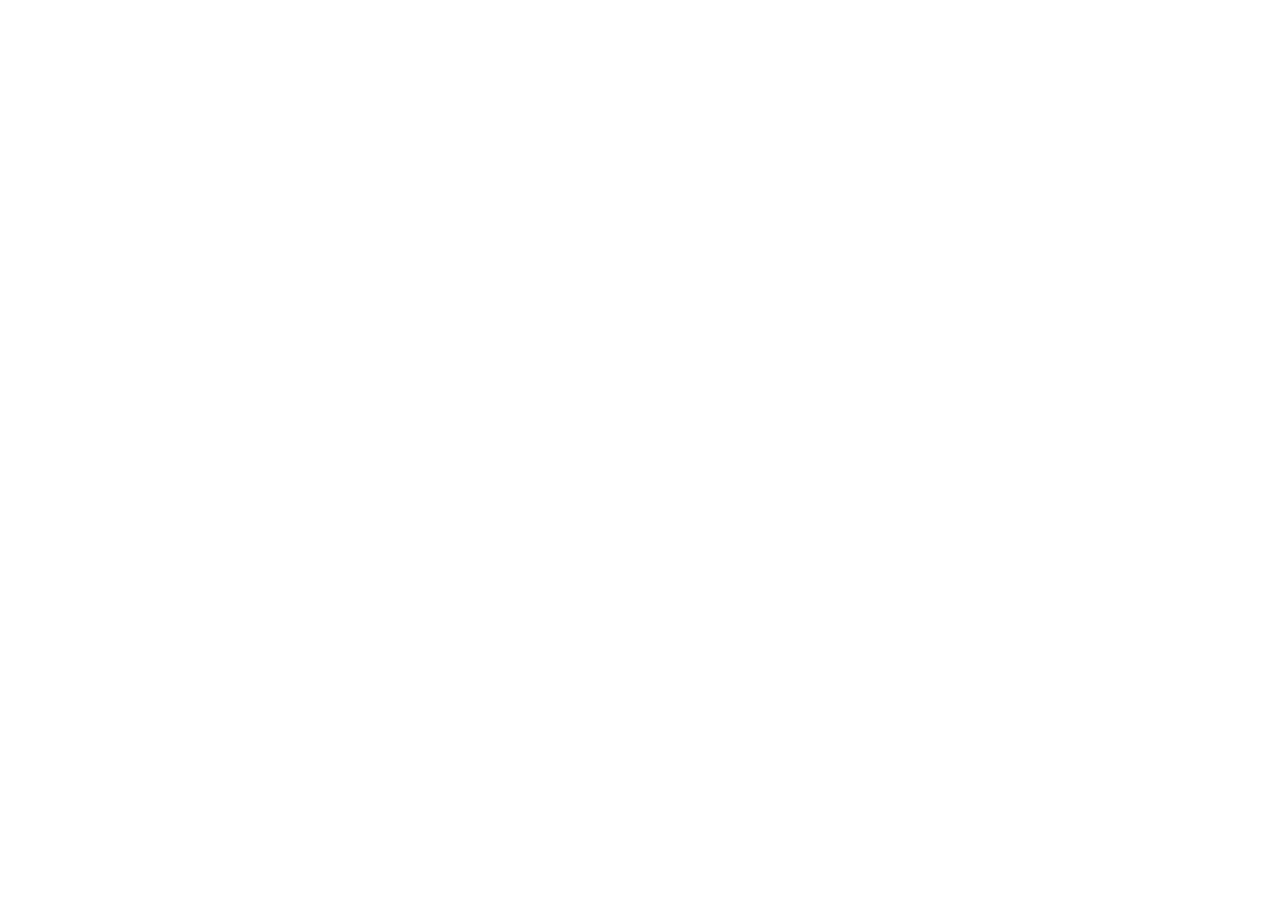
==== index.html @ f944e761 "feat: initialize project with React, Tailwind CSS, and Vite Set up the project structure, dependenci" ====
<!doctype html>
<html lang="en">
  <head>
    <meta charset="UTF-8" />
    <meta name="viewport" content="width=device-width, initial-scale=1.0" />
    <title>ScriptGrid Digital - High-Performance Python Automation & Data Tools</title>
    <meta name="description" content="ScriptGrid Digital - High-Performance Python Automation & Data Tools for international business owners and developers." />
    <meta property="og:title" content="ScriptGrid Digital - High-Performance Python Automation & Data Tools" />
    <meta property="og:description" content="ScriptGrid Digital - High-Performance Python Automation & Data Tools for international business owners and developers." />
    <meta property="og:type" content="website" />
    <meta name="twitter:card" content="summary_large_image" />
    <link rel="preconnect" href="https://fonts.googleapis.com">
    <link rel="preconnect" href="https://fonts.gstatic.com" crossorigin>
    <link href="https://fonts.googleapis.com/css2?family=JetBrains+Mono:wght@400;500;600&family=Plus+Jakarta+Sans:wght@400;500;600;700;800&display=swap" rel="stylesheet">
    <link rel="stylesheet" href="https://cdnjs.cloudflare.com/ajax/libs/font-awesome/6.5.1/css/all.min.css" integrity="sha512-DTOQO9RWCH3ppGqcWaEA1BIZOC6xxalwEsw9c2QQeAIftl+Vegovlnee1c9QX4TctnWMn13TZye+giMm8e2LwA==" crossorigin="anonymous" referrerpolicy="no-referrer" />
  </head>
  <body>
    <div id="root"></div>
    <script type="module" src="/src/main.tsx"></script>
  </body>
</html>
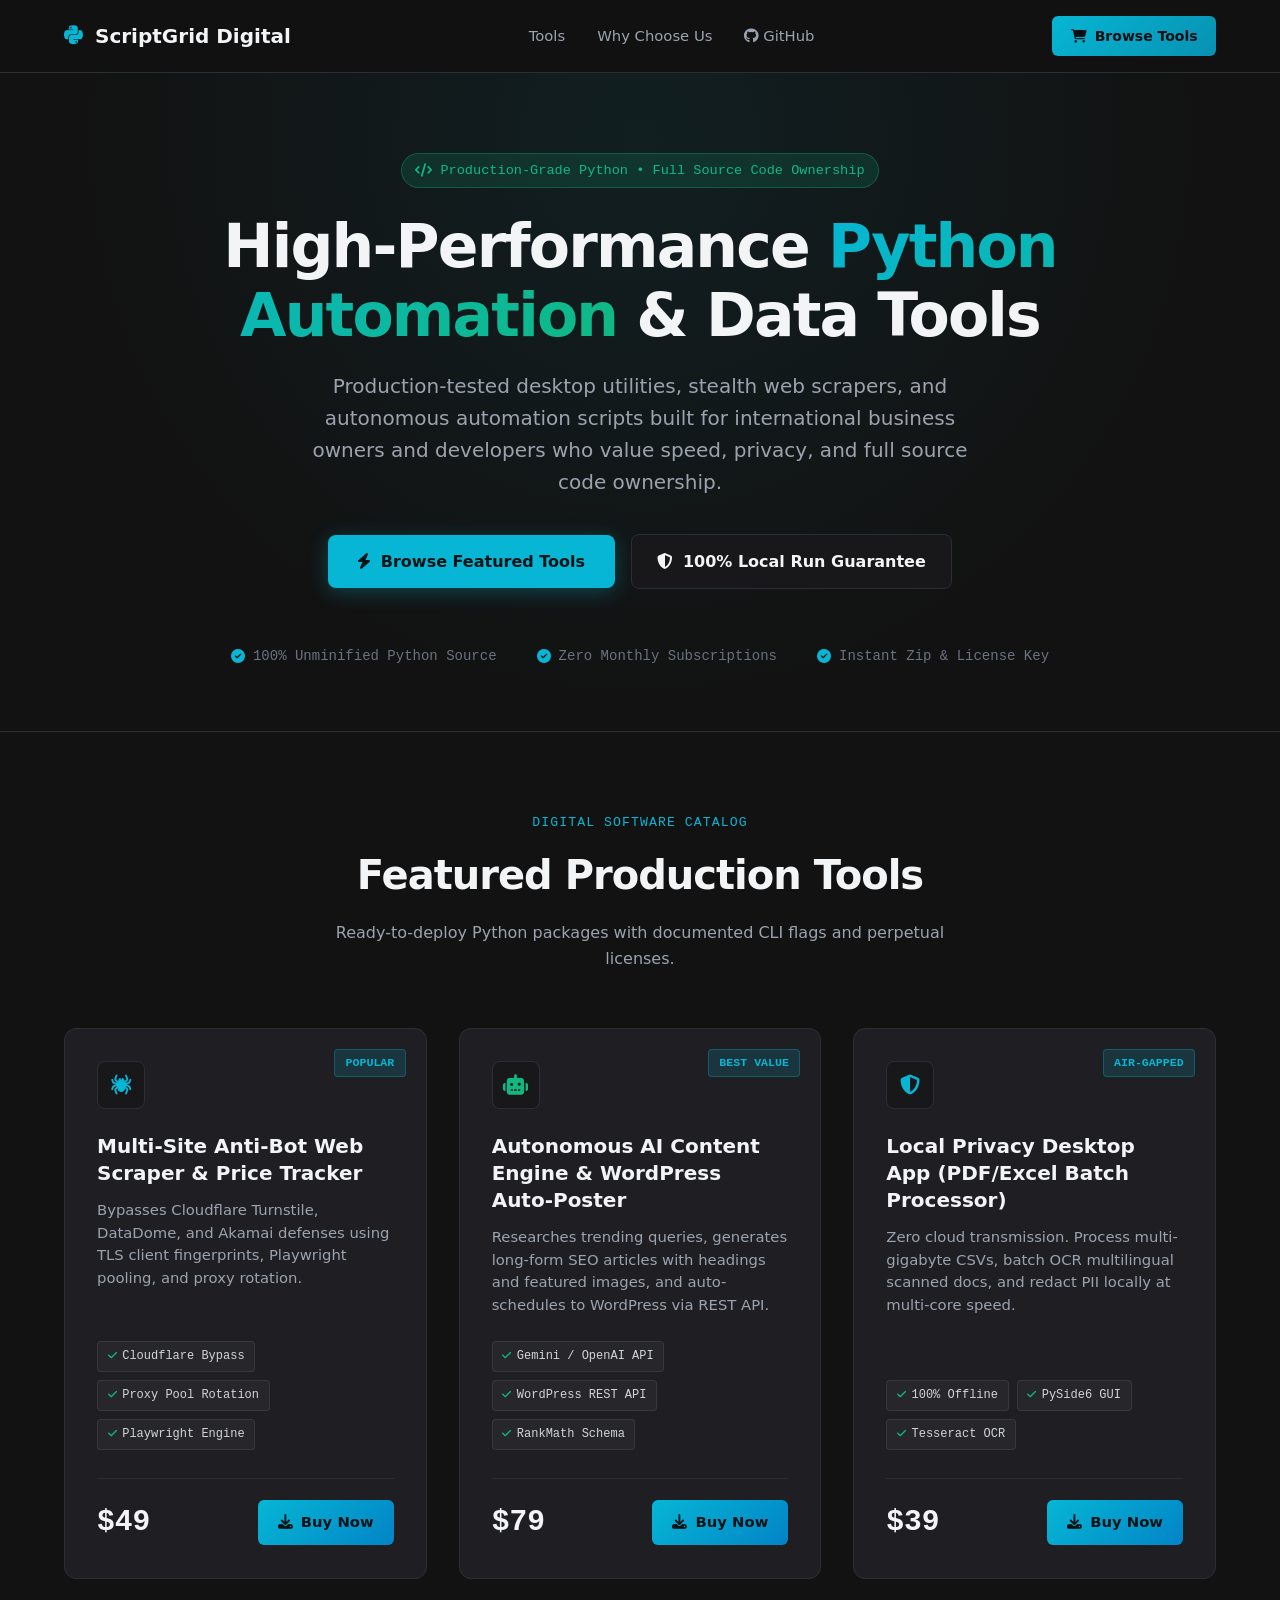
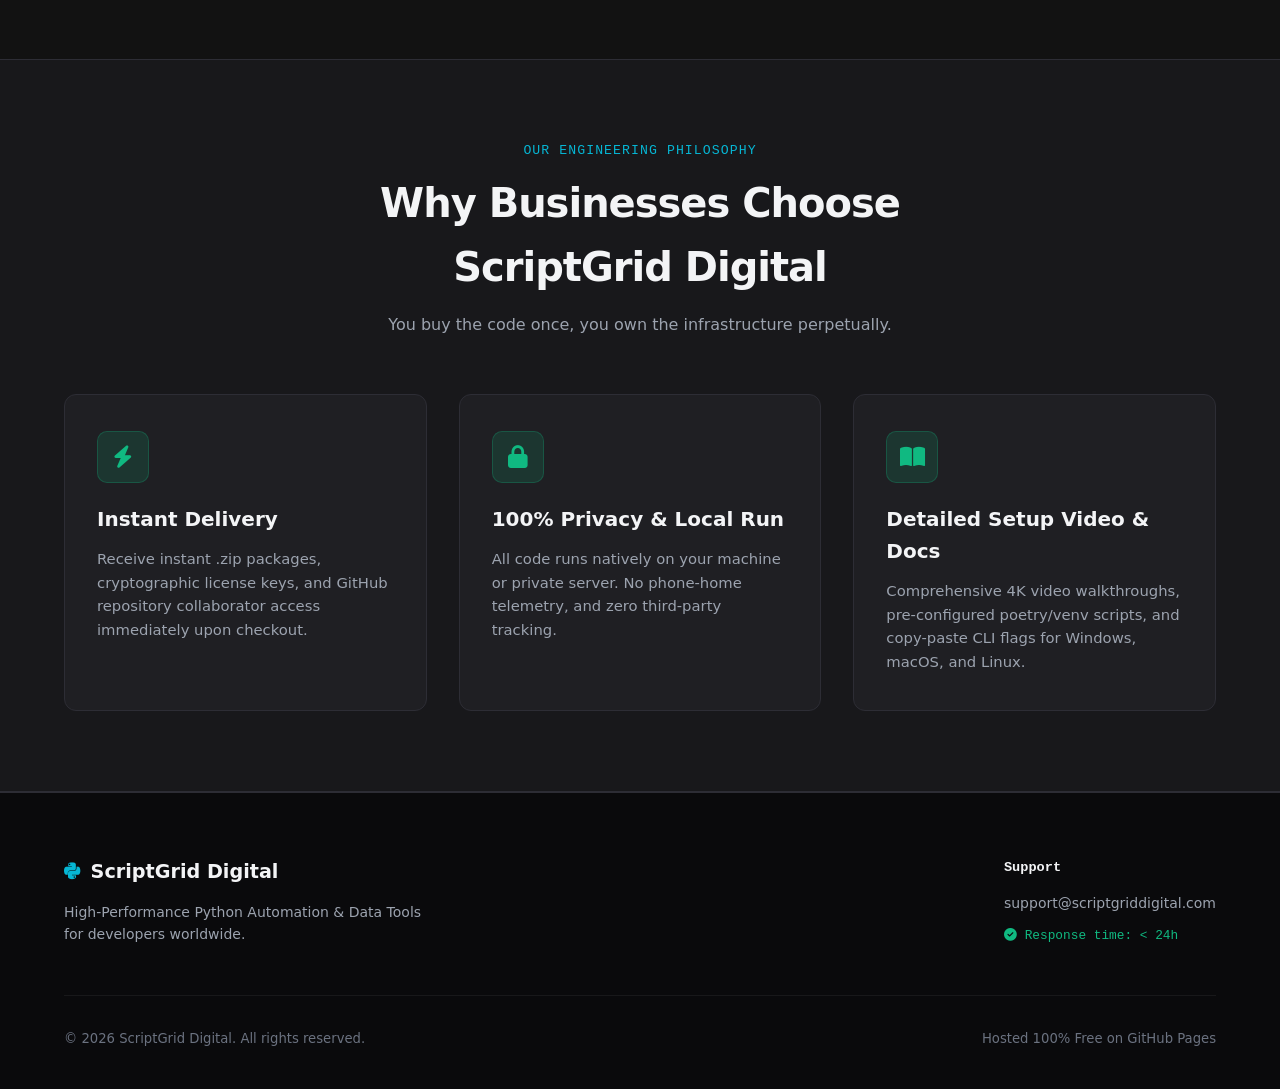
==== commit 298765bb: "Refactor index.html for layout and styling enhancements Updated the HTML structure and added styling" ====
--- a/index.html
+++ b/index.html
@@ -1,22 +1,245 @@
-<!doctype html>
+<!DOCTYPE html>
 <html lang="en">
-  <head>
-    <meta charset="UTF-8" />
-    <meta name="viewport" content="width=device-width, initial-scale=1.0" />
-    <title>ScriptGrid Digital - High-Performance Python Automation & Data Tools</title>
-    <meta name="description" content="ScriptGrid Digital - High-Performance Python Automation & Data Tools for international business owners and developers." />
-    <meta property="og:title" content="ScriptGrid Digital - High-Performance Python Automation & Data Tools" />
-    <meta property="og:description" content="ScriptGrid Digital - High-Performance Python Automation & Data Tools for international business owners and developers." />
-    <meta property="og:type" content="website" />
-    <meta name="twitter:card" content="summary_large_image" />
-    <link rel="preconnect" href="https://fonts.googleapis.com">
-    <link rel="preconnect" href="https://fonts.gstatic.com" crossorigin>
-    <link href="https://fonts.googleapis.com/css2?family=JetBrains+Mono:wght@400;500;600&family=Plus+Jakarta+Sans:wght@400;500;600;700;800&display=swap" rel="stylesheet">
-    <link rel="stylesheet" href="https://cdnjs.cloudflare.com/ajax/libs/font-awesome/6.5.1/css/all.min.css" integrity="sha512-DTOQO9RWCH3ppGqcWaEA1BIZOC6xxalwEsw9c2QQeAIftl+Vegovlnee1c9QX4TctnWMn13TZye+giMm8e2LwA==" crossorigin="anonymous" referrerpolicy="no-referrer" />
-  </head>
-  <body>
-    <div id="root"></div>
-    <script type="module" src="/src/main.tsx"></script>
-  </body>
+<head>
+  <meta charset="UTF-8">
+  <meta name="viewport" content="width=device-width, initial-scale=1.0">
+  <title>ScriptGrid Digital - High-Performance Python Automation & Data Tools</title>
+  <meta name="description" content="ScriptGrid Digital - High-Performance Python Automation & Data Tools for international business owners and developers.">
+  
+  <link rel="preconnect" href="https://fonts.googleapis.com">
+  <link rel="preconnect" href="https://fonts.gstatic.com" crossorigin>
+  <link href="https://fonts.googleapis.com/css2?family=JetBrains+Mono:wght@400;500;600&family=Plus+Jakarta+Sans:wght@400;500;600;700;800&display=swap" rel="stylesheet">
+  <link rel="stylesheet" href="https://cdnjs.cloudflare.com/ajax/libs/font-awesome/6.5.1/css/all.min.css">
+
+  <style>
+    *, *::before, *::after { box-sizing: border-box; margin: 0; padding: 0; }
+    :root {
+      --bg-dark: #121212;
+      --bg-surface: #18181b;
+      --bg-card: #1f1f23;
+      --border-subtle: #2d2d35;
+      --text-main: #f3f4f6;
+      --text-muted: #9ca3af;
+      --accent-cyan: #06b6d4;
+      --accent-green: #10b981;
+      --font-sans: 'Plus Jakarta Sans', system-ui, sans-serif;
+      --font-mono: 'JetBrains Mono', monospace;
+      --max-width: 1200px;
+    }
+    html { scroll-behavior: smooth; background: var(--bg-dark); color: var(--text-main); font-family: var(--font-sans); line-height: 1.6; }
+    body { background: var(--bg-dark); color: var(--text-main); overflow-x: hidden; min-height: 100vh; display: flex; flex-direction: column; }
+    .container { width: 100%; max-width: var(--max-width); margin: 0 auto; padding: 0 1.5rem; }
+    .navbar { position: sticky; top: 0; z-index: 50; background: rgba(18, 18, 18, 0.85); backdrop-filter: blur(12px); border-bottom: 1px solid var(--border-subtle); padding: 1rem 0; }
+    .nav-inner { display: flex; align-items: center; justify-content: space-between; gap: 2rem; }
+    .brand { display: flex; align-items: center; gap: 0.75rem; text-decoration: none; color: var(--text-main); font-weight: 800; font-size: 1.25rem; }
+    .brand-icon { color: var(--accent-cyan); font-size: 1.35rem; }
+    .nav-links { display: flex; align-items: center; gap: 2rem; list-style: none; }
+    .nav-link { color: var(--text-muted); text-decoration: none; font-size: 0.925rem; font-weight: 500; transition: color 0.2s; }
+    .nav-link:hover { color: var(--accent-cyan); }
+    .nav-cta { display: inline-flex; align-items: center; gap: 0.5rem; background: linear-gradient(135deg, var(--accent-cyan), #0891b2); color: #041014; font-weight: 700; font-size: 0.875rem; padding: 0.55rem 1.15rem; border-radius: 6px; text-decoration: none; }
+    .hero { position: relative; padding: 5rem 0 4rem; background: radial-gradient(circle at 50% 10%, rgba(6, 182, 212, 0.08) 0%, transparent 65%); border-bottom: 1px solid var(--border-subtle); text-align: center; }
+    .hero-eyebrow { display: inline-flex; align-items: center; gap: 0.5rem; font-family: var(--font-mono); font-size: 0.85rem; color: var(--accent-green); background: rgba(16, 185, 129, 0.15); border: 1px solid rgba(16, 185, 129, 0.3); padding: 0.35rem 0.85rem; border-radius: 9999px; margin-bottom: 1.5rem; }
+    .hero-title { font-size: clamp(2.35rem, 5vw, 3.75rem); font-weight: 800; letter-spacing: -0.03em; line-height: 1.15; margin-bottom: 1.25rem; }
+    .hero-title span.highlight { background: linear-gradient(135deg, var(--accent-cyan) 0%, var(--accent-green) 100%); -webkit-background-clip: text; -webkit-text-fill-color: transparent; }
+    .hero-sub { font-size: clamp(1.05rem, 2vw, 1.25rem); color: var(--text-muted); line-height: 1.6; margin-bottom: 2.25rem; max-width: 700px; margin-left: auto; margin-right: auto; }
+    .hero-actions { display: flex; align-items: center; justify-content: center; gap: 1rem; flex-wrap: wrap; }
+    .btn-primary { display: inline-flex; align-items: center; gap: 0.6rem; background: var(--accent-cyan); color: #031417; font-weight: 700; font-size: 1rem; padding: 0.85rem 1.85rem; border-radius: 8px; text-decoration: none; box-shadow: 0 4px 20px rgba(6, 182, 212, 0.3); }
+    .btn-secondary { display: inline-flex; align-items: center; gap: 0.6rem; background: var(--bg-surface); color: var(--text-main); font-weight: 600; font-size: 1rem; padding: 0.85rem 1.6rem; border-radius: 8px; border: 1px solid var(--border-subtle); text-decoration: none; }
+    .hero-trust { margin-top: 3.5rem; display: flex; justify-content: center; gap: 2.5rem; flex-wrap: wrap; color: #6b7280; font-size: 0.875rem; font-family: var(--font-mono); }
+    .trust-item { display: flex; align-items: center; gap: 0.5rem; }
+    .trust-item i { color: var(--accent-cyan); }
+    .section { padding: 5rem 0; }
+    .section-header { text-align: center; max-width: 680px; margin: 0 auto 3.5rem; }
+    .section-tag { font-family: var(--font-mono); font-size: 0.825rem; color: var(--accent-cyan); text-transform: uppercase; letter-spacing: 0.08em; margin-bottom: 0.6rem; }
+    .section-title { font-size: clamp(1.85rem, 3.5vw, 2.5rem); font-weight: 800; letter-spacing: -0.025em; margin-bottom: 0.85rem; }
+    .section-desc { color: var(--text-muted); font-size: 1rem; }
+    .products-grid { display: grid; grid-template-columns: repeat(auto-fit, minmax(320px, 1fr)); gap: 2rem; }
+    .product-card { background: var(--bg-card); border: 1px solid var(--border-subtle); border-radius: 12px; padding: 2rem; display: flex; flex-direction: column; position: relative; transition: all 0.25s; }
+    .product-card:hover { transform: translateY(-4px); border-color: var(--accent-cyan); box-shadow: 0 12px 30px rgba(0,0,0,0.4); }
+    .card-badge { position: absolute; top: 1.25rem; right: 1.25rem; font-family: var(--font-mono); font-size: 0.725rem; font-weight: 600; padding: 0.25rem 0.65rem; border-radius: 4px; background: rgba(6, 182, 212, 0.15); color: var(--accent-cyan); border: 1px solid rgba(6, 182, 212, 0.3); text-transform: uppercase; }
+    .card-icon-wrap { width: 48px; height: 48px; border-radius: 8px; background: var(--bg-surface); border: 1px solid var(--border-subtle); display: flex; align-items: center; justify-content: center; font-size: 1.25rem; color: var(--accent-cyan); margin-bottom: 1.5rem; }
+    .card-title { font-size: 1.25rem; font-weight: 700; line-height: 1.35; margin-bottom: 0.75rem; }
+    .card-description { color: var(--text-muted); font-size: 0.925rem; line-height: 1.55; margin-bottom: 1.5rem; flex-grow: 1; }
+    .features-list { display: flex; flex-wrap: wrap; gap: 0.5rem; margin-bottom: 1.75rem; }
+    .feature-tag { font-family: var(--font-mono); font-size: 0.75rem; color: #d1d5db; background: rgba(255, 255, 255, 0.04); border: 1px solid rgba(255, 255, 255, 0.08); padding: 0.3rem 0.6rem; border-radius: 4px; display: inline-flex; align-items: center; gap: 0.35rem; }
+    .feature-tag i { font-size: 0.65rem; color: var(--accent-green); }
+    .card-footer { display: flex; align-items: center; justify-content: space-between; gap: 1rem; padding-top: 1.25rem; border-top: 1px solid var(--border-subtle); }
+    .price-tag { font-family: var(--font-mono); font-size: 1.85rem; font-weight: 700; color: var(--text-main); }
+    .buy-btn { display: inline-flex; align-items: center; gap: 0.5rem; background: linear-gradient(135deg, var(--accent-cyan), #0284c7); color: #031417; font-weight: 700; font-size: 0.925rem; padding: 0.65rem 1.25rem; border-radius: 6px; text-decoration: none; cursor: pointer; border: none; }
+    .why-section { background: var(--bg-surface); border-top: 1px solid var(--border-subtle); border-bottom: 1px solid var(--border-subtle); }
+    .why-grid { display: grid; grid-template-columns: repeat(auto-fit, minmax(300px, 1fr)); gap: 2rem; }
+    .why-card { background: var(--bg-card); border: 1px solid var(--border-subtle); border-radius: 12px; padding: 2.25rem 2rem; }
+    .why-icon { width: 52px; height: 52px; border-radius: 10px; background: rgba(16, 185, 129, 0.15); border: 1px solid rgba(16, 185, 129, 0.25); display: flex; align-items: center; justify-content: center; font-size: 1.4rem; color: var(--accent-green); margin-bottom: 1.25rem; }
+    .why-title { font-size: 1.25rem; font-weight: 700; margin-bottom: 0.75rem; }
+    .why-desc { color: var(--text-muted); font-size: 0.925rem; line-height: 1.6; }
+    .footer { background: #0a0a0c; border-top: 1px solid var(--border-subtle); padding: 4rem 0 2.5rem; margin-top: auto; }
+    .footer-inner { display: flex; justify-content: space-between; align-items: flex-start; gap: 3rem; flex-wrap: wrap; margin-bottom: 3rem; }
+    .footer-brand { font-size: 1.2rem; font-weight: 800; display: flex; align-items: center; gap: 0.6rem; margin-bottom: 0.85rem; }
+    .footer-links { list-style: none; display: flex; flex-direction: column; gap: 0.65rem; }
+    .footer-link { color: var(--text-muted); text-decoration: none; font-size: 0.875rem; }
+    .footer-bottom { padding-top: 2rem; border-top: 1px solid rgba(255, 255, 255, 0.06); display: flex; justify-content: space-between; font-size: 0.825rem; color: #6b7280; }
+    @media (max-width: 768px) { .nav-links { display: none; } .hero-trust { flex-direction: column; gap: 1rem; } .footer-inner { flex-direction: column; } }
+  </style>
+</head>
+<body>
+  <header class="navbar">
+    <div class="container nav-inner">
+      <a href="#" class="brand">
+        <i class="fa-brands fa-python brand-icon"></i>
+        <span>ScriptGrid Digital</span>
+      </a>
+      <nav>
+        <ul class="nav-links">
+          <li><a href="#featured-tools" class="nav-link">Tools</a></li>
+          <li><a href="#why-choose-us" class="nav-link">Why Choose Us</a></li>
+          <li><a href="https://github.com/eshatahir279" target="_blank" class="nav-link"><i class="fa-brands fa-github"></i> GitHub</a></li>
+        </ul>
+      </nav>
+      <a href="#featured-tools" class="nav-cta">
+        <i class="fa-solid fa-cart-shopping"></i>
+        <span>Browse Tools</span>
+      </a>
+    </div>
+  </header>
+
+  <section class="hero">
+    <div class="container">
+      <div class="hero-eyebrow">
+        <i class="fa-solid fa-code"></i>
+        <span>Production-Grade Python &bull; Full Source Code Ownership</span>
+      </div>
+      <h1 class="hero-title">
+        High-Performance <span class="highlight">Python Automation</span> & Data Tools
+      </h1>
+      <p class="hero-sub">
+        Production-tested desktop utilities, stealth web scrapers, and autonomous automation scripts built for international business owners and developers who value speed, privacy, and full source code ownership.
+      </p>
+      <div class="hero-actions">
+        <a href="#featured-tools" class="btn-primary">
+          <i class="fa-solid fa-bolt"></i>
+          <span>Browse Featured Tools</span>
+        </a>
+        <a href="#why-choose-us" class="btn-secondary">
+          <i class="fa-solid fa-shield-halved"></i>
+          <span>100% Local Run Guarantee</span>
+        </a>
+      </div>
+      <div class="hero-trust">
+        <div class="trust-item"><i class="fa-solid fa-check-circle"></i> 100% Unminified Python Source</div>
+        <div class="trust-item"><i class="fa-solid fa-check-circle"></i> Zero Monthly Subscriptions</div>
+        <div class="trust-item"><i class="fa-solid fa-check-circle"></i> Instant Zip & License Key</div>
+      </div>
+    </div>
+  </section>
+
+  <section id="featured-tools" class="section">
+    <div class="container">
+      <div class="section-header">
+        <div class="section-tag">Digital Software Catalog</div>
+        <h2 class="section-title">Featured Production Tools</h2>
+        <p class="section-desc">Ready-to-deploy Python packages with documented CLI flags and perpetual licenses.</p>
+      </div>
+
+      <div class="products-grid">
+        <article class="product-card">
+          <span class="card-badge">Popular</span>
+          <div class="card-icon-wrap"><i class="fa-solid fa-spider"></i></div>
+          <h3 class="card-title">Multi-Site Anti-Bot Web Scraper & Price Tracker</h3>
+          <p class="card-description">Bypasses Cloudflare Turnstile, DataDome, and Akamai defenses using TLS client fingerprints, Playwright pooling, and proxy rotation.</p>
+          <div class="features-list">
+            <span class="feature-tag"><i class="fa-solid fa-check"></i> Cloudflare Bypass</span>
+            <span class="feature-tag"><i class="fa-solid fa-check"></i> Proxy Pool Rotation</span>
+            <span class="feature-tag"><i class="fa-solid fa-check"></i> Playwright Engine</span>
+          </div>
+          <div class="card-footer">
+            <span class="price-tag">$49</span>
+            <a href="#" class="buy-btn" onclick="alert('Order Simulation: License SCRIPTGRID-9A4F-LIVE generated!'); return false;"><i class="fa-solid fa-download"></i> Buy Now</a>
+          </div>
+        </article>
+
+        <article class="product-card">
+          <span class="card-badge">Best Value</span>
+          <div class="card-icon-wrap"><i class="fa-solid fa-robot" style="color: var(--accent-green);"></i></div>
+          <h3 class="card-title">Autonomous AI Content Engine & WordPress Auto-Poster</h3>
+          <p class="card-description">Researches trending queries, generates long-form SEO articles with headings and featured images, and auto-schedules to WordPress via REST API.</p>
+          <div class="features-list">
+            <span class="feature-tag"><i class="fa-solid fa-check"></i> Gemini / OpenAI API</span>
+            <span class="feature-tag"><i class="fa-solid fa-check"></i> WordPress REST API</span>
+            <span class="feature-tag"><i class="fa-solid fa-check"></i> RankMath Schema</span>
+          </div>
+          <div class="card-footer">
+            <span class="price-tag">$79</span>
+            <a href="#" class="buy-btn" onclick="alert('Order Simulation: License SCRIPTGRID-B102-LIVE generated!'); return false;"><i class="fa-solid fa-download"></i> Buy Now</a>
+          </div>
+        </article>
+
+        <article class="product-card">
+          <span class="card-badge">Air-Gapped</span>
+          <div class="card-icon-wrap"><i class="fa-solid fa-shield-halved"></i></div>
+          <h3 class="card-title">Local Privacy Desktop App (PDF/Excel Batch Processor)</h3>
+          <p class="card-description">Zero cloud transmission. Process multi-gigabyte CSVs, batch OCR multilingual scanned docs, and redact PII locally at multi-core speed.</p>
+          <div class="features-list">
+            <span class="feature-tag"><i class="fa-solid fa-check"></i> 100% Offline</span>
+            <span class="feature-tag"><i class="fa-solid fa-check"></i> PySide6 GUI</span>
+            <span class="feature-tag"><i class="fa-solid fa-check"></i> Tesseract OCR</span>
+          </div>
+          <div class="card-footer">
+            <span class="price-tag">$39</span>
+            <a href="#" class="buy-btn" onclick="alert('Order Simulation: License SCRIPTGRID-C891-LIVE generated!'); return false;"><i class="fa-solid fa-download"></i> Buy Now</a>
+          </div>
+        </article>
+      </div>
+    </div>
+  </section>
+
+  <section id="why-choose-us" class="section why-section">
+    <div class="container">
+      <div class="section-header">
+        <div class="section-tag">Our Engineering Philosophy</div>
+        <h2 class="section-title">Why Businesses Choose ScriptGrid Digital</h2>
+        <p class="section-desc">You buy the code once, you own the infrastructure perpetually.</p>
+      </div>
+
+      <div class="why-grid">
+        <div class="why-card">
+          <div class="why-icon"><i class="fa-solid fa-bolt"></i></div>
+          <h3 class="why-title">Instant Delivery</h3>
+          <p class="why-desc">Receive instant .zip packages, cryptographic license keys, and GitHub repository collaborator access immediately upon checkout.</p>
+        </div>
+        <div class="why-card">
+          <div class="why-icon"><i class="fa-solid fa-lock"></i></div>
+          <h3 class="why-title">100% Privacy & Local Run</h3>
+          <p class="why-desc">All code runs natively on your machine or private server. No phone-home telemetry, and zero third-party tracking.</p>
+        </div>
+        <div class="why-card">
+          <div class="why-icon"><i class="fa-solid fa-book-open"></i></div>
+          <h3 class="why-title">Detailed Setup Video & Docs</h3>
+          <p class="why-desc">Comprehensive 4K video walkthroughs, pre-configured poetry/venv scripts, and copy-paste CLI flags for Windows, macOS, and Linux.</p>
+        </div>
+      </div>
+    </div>
+  </section>
+
+  <footer class="footer">
+    <div class="container">
+      <div class="footer-inner">
+        <div>
+          <div class="footer-brand"><i class="fa-brands fa-python" style="color: var(--accent-cyan);"></i> ScriptGrid Digital</div>
+          <p style="color: #9ca3af; font-size: 0.875rem; max-width: 380px;">High-Performance Python Automation & Data Tools for developers worldwide.</p>
+        </div>
+        <div>
+          <h4 style="font-family: var(--font-mono); font-size: 0.85rem; margin-bottom: 0.75rem;">Support</h4>
+          <ul class="footer-links">
+            <li><a href="mailto:support@scriptgriddigital.com" class="footer-link">support@scriptgriddigital.com</a></li>
+            <li style="color: var(--accent-green); font-size: 0.8rem; font-family: var(--font-mono);"><i class="fa-solid fa-circle-check"></i> Response time: &lt; 24h</li>
+          </ul>
+        </div>
+      </div>
+      <div class="footer-bottom">
+        <div>&copy; 2026 ScriptGrid Digital. All rights reserved.</div>
+        <div>Hosted 100% Free on GitHub Pages</div>
+      </div>
+    </div>
+  </footer>
+</body>
 </html>
-
